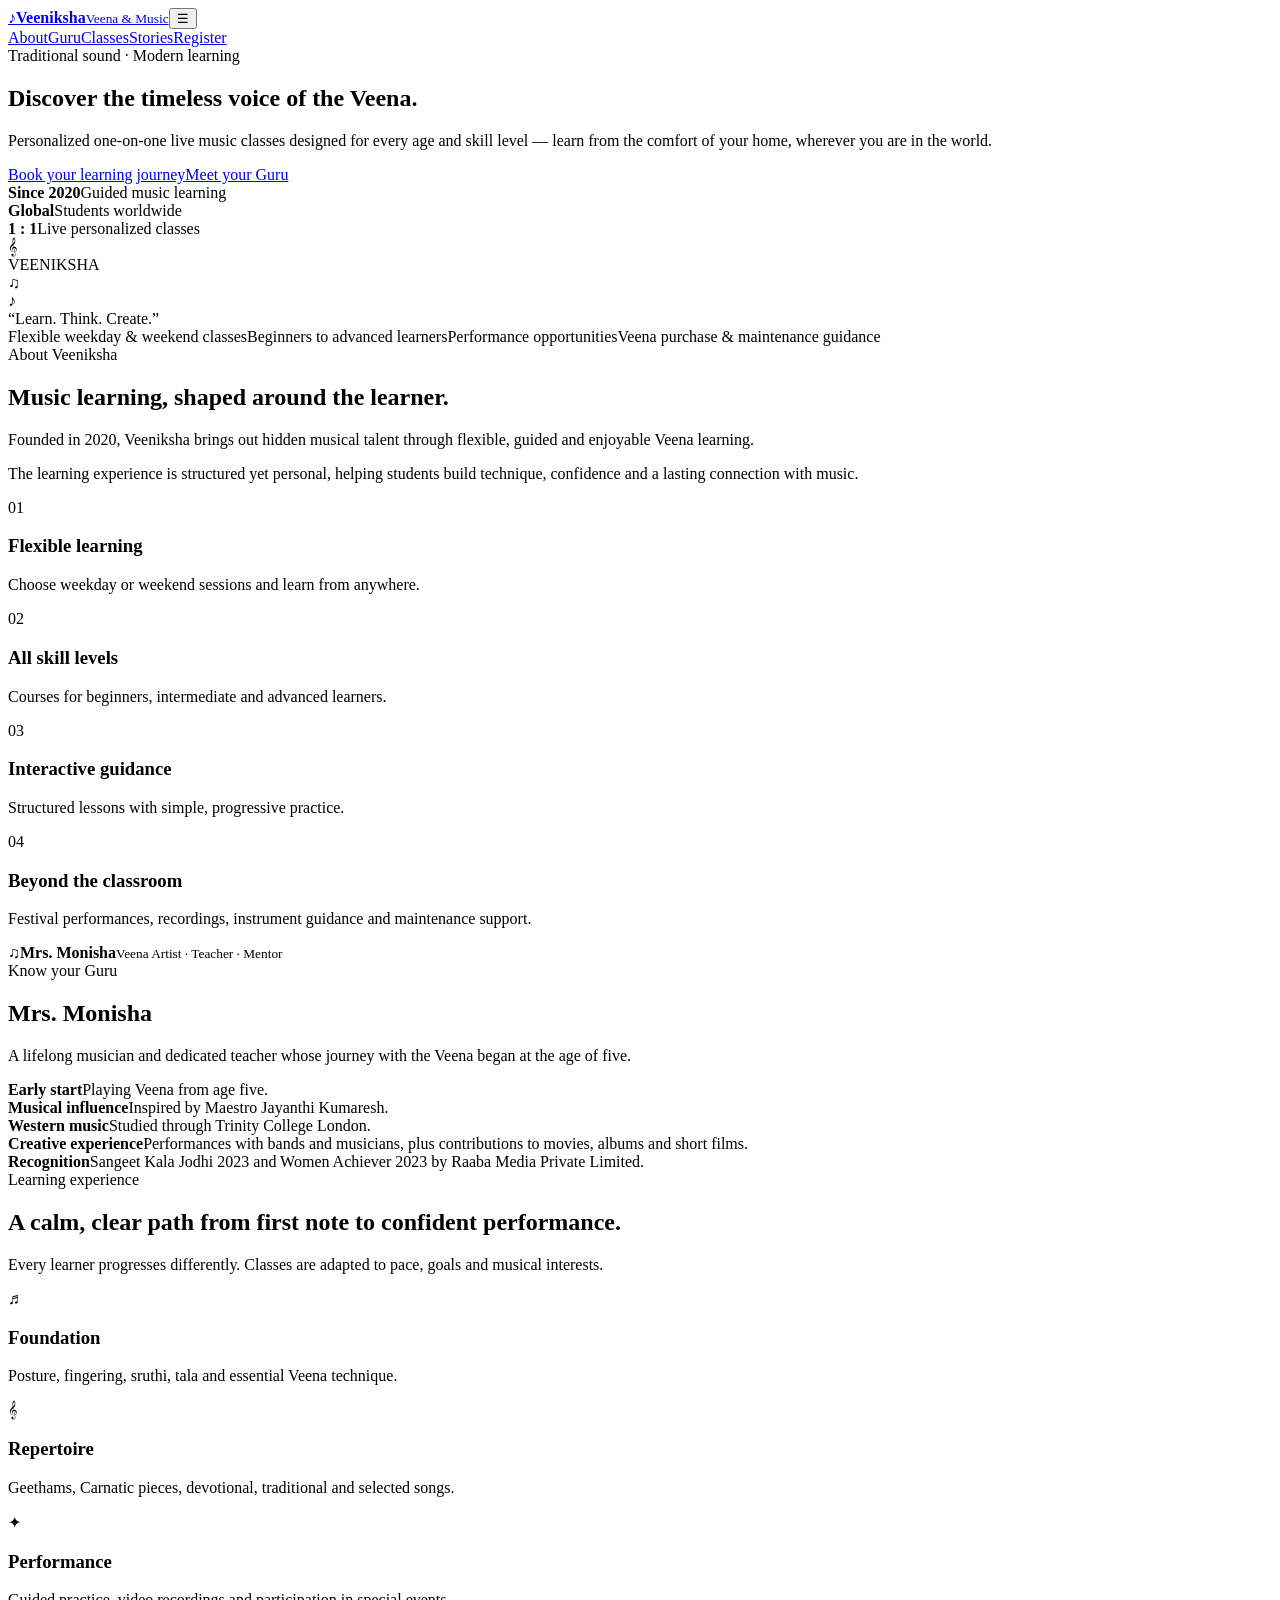
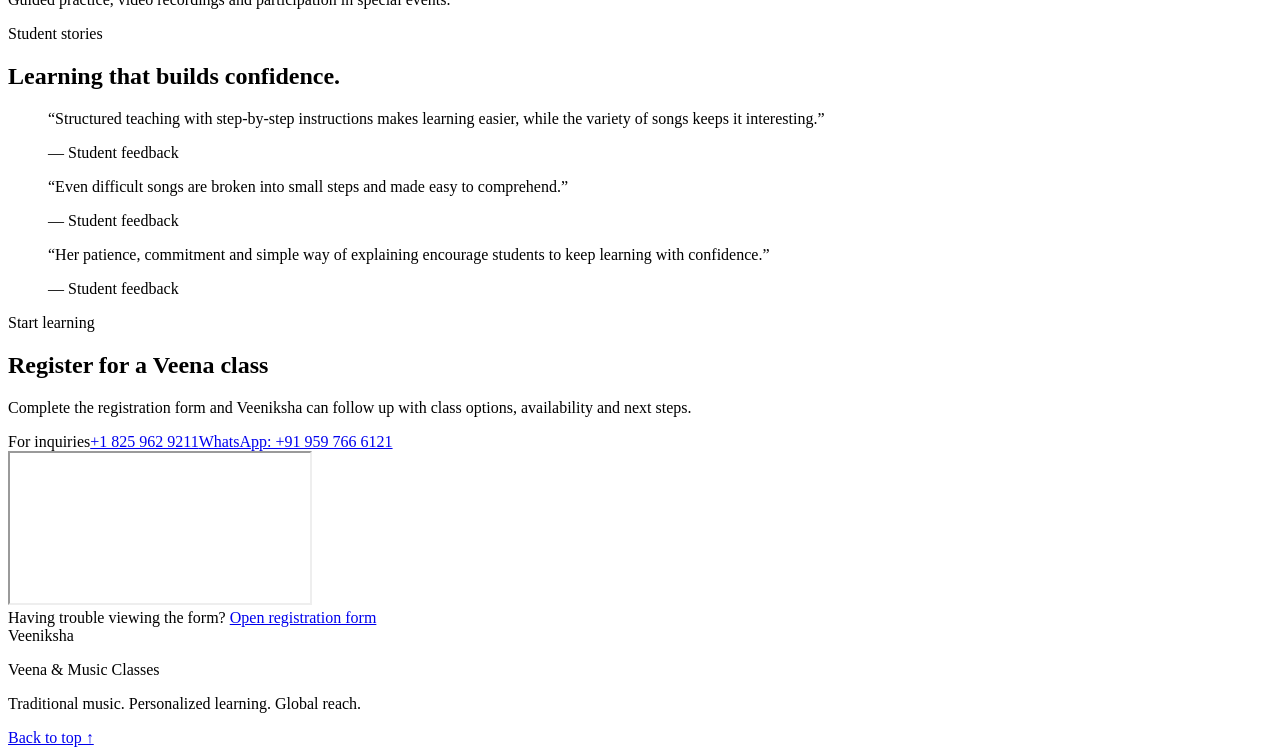
==== website/index.html @ b2264259 "Add Veeniksha public website" ====
<!doctype html>
<html lang="en">
<head>
  <meta charset="utf-8" />
  <meta name="viewport" content="width=device-width, initial-scale=1" />
  <meta name="theme-color" content="#071b3a" />
  <meta name="description" content="Veeniksha - personalized online Veena and music classes for learners worldwide." />
  <title>Veeniksha | Veena & Music Classes</title>
  <link rel="preconnect" href="https://fonts.googleapis.com">
  <link rel="preconnect" href="https://fonts.gstatic.com" crossorigin>
  <link href="https://fonts.googleapis.com/css2?family=DM+Sans:wght@400;500;600;700&family=Playfair+Display:wght@600;700&display=swap" rel="stylesheet">
  <link rel="stylesheet" href="styles.css" />
</head>
<body>
<header class="site-header" id="top"><nav class="nav container" aria-label="Main navigation"><a class="brand" href="#top"><span class="brand-mark">♪</span><span><strong>Veeniksha</strong><small>Veena & Music</small></span></a><button class="menu-toggle" aria-label="Open menu" aria-expanded="false">☰</button><div class="nav-links"><a href="#about">About</a><a href="#guru">Guru</a><a href="#classes">Classes</a><a href="#testimonials">Stories</a><a href="#register" class="nav-cta">Register</a></div></nav></header>
<main>
<section class="hero section-pad"><div class="hero-orb orb-1"></div><div class="hero-orb orb-2"></div><div class="container hero-grid"><div class="hero-copy reveal"><div class="eyebrow">Traditional sound · Modern learning</div><h1>Discover the timeless voice of the <span>Veena</span>.</h1><p class="hero-lead">Personalized one-on-one live music classes designed for every age and skill level — learn from the comfort of your home, wherever you are in the world.</p><div class="hero-actions"><a href="#register" class="btn btn-primary">Book your learning journey</a><a href="#guru" class="btn btn-secondary">Meet your Guru</a></div><div class="hero-highlights"><div><strong>Since 2020</strong><span>Guided music learning</span></div><div><strong>Global</strong><span>Students worldwide</span></div><div><strong>1 : 1</strong><span>Live personalized classes</span></div></div></div><div class="hero-visual reveal delay-1"><div class="veena-art"><div class="veena-symbol">𝄞</div><div class="music-title">VEENIKSHA</div><div class="floating-note note-a">♫</div><div class="floating-note note-b">♪</div></div><div class="quote-card">“Learn. Think. Create.”</div></div></div></section>
<section class="mini-strip"><div class="container strip-grid"><span>Flexible weekday & weekend classes</span><span>Beginners to advanced learners</span><span>Performance opportunities</span><span>Veena purchase & maintenance guidance</span></div></section>
<section id="about" class="section-pad light-section"><div class="container split-grid"><div class="section-copy reveal"><div class="eyebrow dark">About Veeniksha</div><h2>Music learning, shaped around the learner.</h2><p>Founded in 2020, Veeniksha brings out hidden musical talent through flexible, guided and enjoyable Veena learning.</p><p>The learning experience is structured yet personal, helping students build technique, confidence and a lasting connection with music.</p></div><div class="feature-grid reveal delay-1"><article class="feature-card"><span>01</span><h3>Flexible learning</h3><p>Choose weekday or weekend sessions and learn from anywhere.</p></article><article class="feature-card"><span>02</span><h3>All skill levels</h3><p>Courses for beginners, intermediate and advanced learners.</p></article><article class="feature-card"><span>03</span><h3>Interactive guidance</h3><p>Structured lessons with simple, progressive practice.</p></article><article class="feature-card"><span>04</span><h3>Beyond the classroom</h3><p>Festival performances, recordings, instrument guidance and maintenance support.</p></article></div></div></section>
<section id="guru" class="section-pad guru-section"><div class="container guru-grid"><div class="guru-art reveal"><div class="portrait-placeholder"><span>♫</span><strong>Mrs. Monisha</strong><small>Veena Artist · Teacher · Mentor</small></div></div><div class="guru-copy reveal delay-1"><div class="eyebrow">Know your Guru</div><h2>Mrs. Monisha</h2><p class="guru-intro">A lifelong musician and dedicated teacher whose journey with the Veena began at the age of five.</p><div class="milestones"><div><strong>Early start</strong><span>Playing Veena from age five.</span></div><div><strong>Musical influence</strong><span>Inspired by Maestro Jayanthi Kumaresh.</span></div><div><strong>Western music</strong><span>Studied through Trinity College London.</span></div><div><strong>Creative experience</strong><span>Performances with bands and musicians, plus contributions to movies, albums and short films.</span></div><div><strong>Recognition</strong><span>Sangeet Kala Jodhi 2023 and Women Achiever 2023 by Raaba Media Private Limited.</span></div></div></div></div></section>
<section id="classes" class="section-pad light-section"><div class="container"><div class="section-heading centered reveal"><div class="eyebrow dark">Learning experience</div><h2>A calm, clear path from first note to confident performance.</h2><p>Every learner progresses differently. Classes are adapted to pace, goals and musical interests.</p></div><div class="class-cards"><article class="class-card reveal"><div class="icon">♬</div><h3>Foundation</h3><p>Posture, fingering, sruthi, tala and essential Veena technique.</p></article><article class="class-card reveal delay-1"><div class="icon">𝄞</div><h3>Repertoire</h3><p>Geethams, Carnatic pieces, devotional, traditional and selected songs.</p></article><article class="class-card reveal delay-2"><div class="icon">✦</div><h3>Performance</h3><p>Guided practice, video recordings and participation in special events.</p></article></div></div></section>
<section id="testimonials" class="section-pad testimonial-section"><div class="container"><div class="section-heading reveal"><div class="eyebrow">Student stories</div><h2>Learning that builds confidence.</h2></div><div class="testimonial-grid"><blockquote class="testimonial reveal"><p>“Structured teaching with step-by-step instructions makes learning easier, while the variety of songs keeps it interesting.”</p><footer>— Student feedback</footer></blockquote><blockquote class="testimonial reveal delay-1"><p>“Even difficult songs are broken into small steps and made easy to comprehend.”</p><footer>— Student feedback</footer></blockquote><blockquote class="testimonial reveal delay-2"><p>“Her patience, commitment and simple way of explaining encourage students to keep learning with confidence.”</p><footer>— Student feedback</footer></blockquote></div></div></section>
<section id="register" class="section-pad register-section"><div class="container register-grid"><div class="register-copy reveal"><div class="eyebrow dark">Start learning</div><h2>Register for a Veena class</h2><p>Complete the registration form and Veeniksha can follow up with class options, availability and next steps.</p><div class="contact-card"><span>For inquiries</span><a href="tel:+18259629211">+1 825 962 9211</a><a href="https://wa.me/919597666121" target="_blank" rel="noopener">WhatsApp: +91 959 766 6121</a></div></div><div class="form-shell reveal delay-1"><iframe title="Veeniksha registration form" loading="lazy" src="https://docs.google.com/forms/d/e/1FAIpQLSe6xrKiTgILq8Q-QHt_Vbb0ZFLfgSfTjHG83LfhYRNbQDbj2w/viewform?embedded=true">Loading…</iframe><div class="form-fallback">Having trouble viewing the form? <a href="https://docs.google.com/forms/d/e/1FAIpQLSe6xrKiTgILq8Q-QHt_Vbb0ZFLfgSfTjHG83LfhYRNbQDbj2w/viewform?usp=publish-editor" target="_blank" rel="noopener">Open registration form</a></div></div></div></section>
</main>
<footer class="footer"><div class="container footer-grid"><div><div class="footer-brand">Veeniksha</div><p>Veena & Music Classes</p></div><div><p>Traditional music. Personalized learning. Global reach.</p><a href="#top">Back to top ↑</a></div></div></footer>
<script src="script.js"></script>
</body></html>
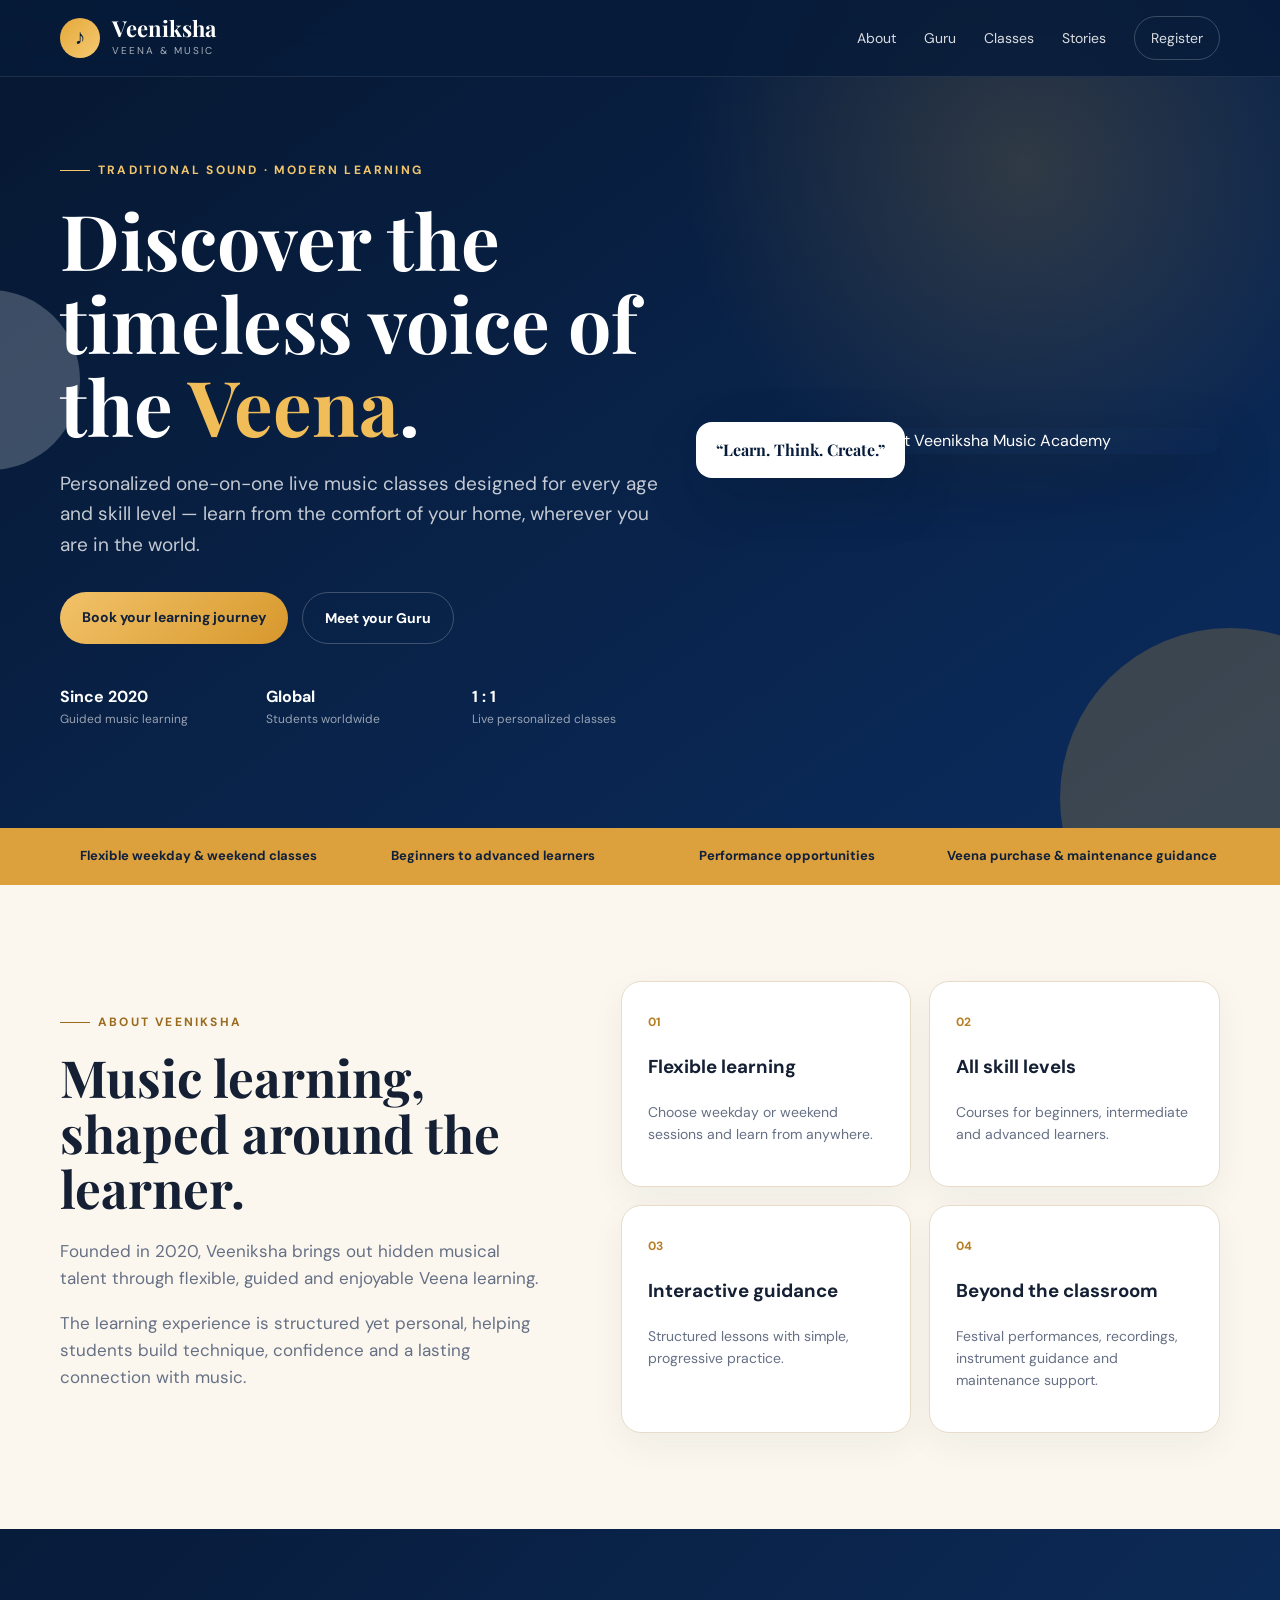
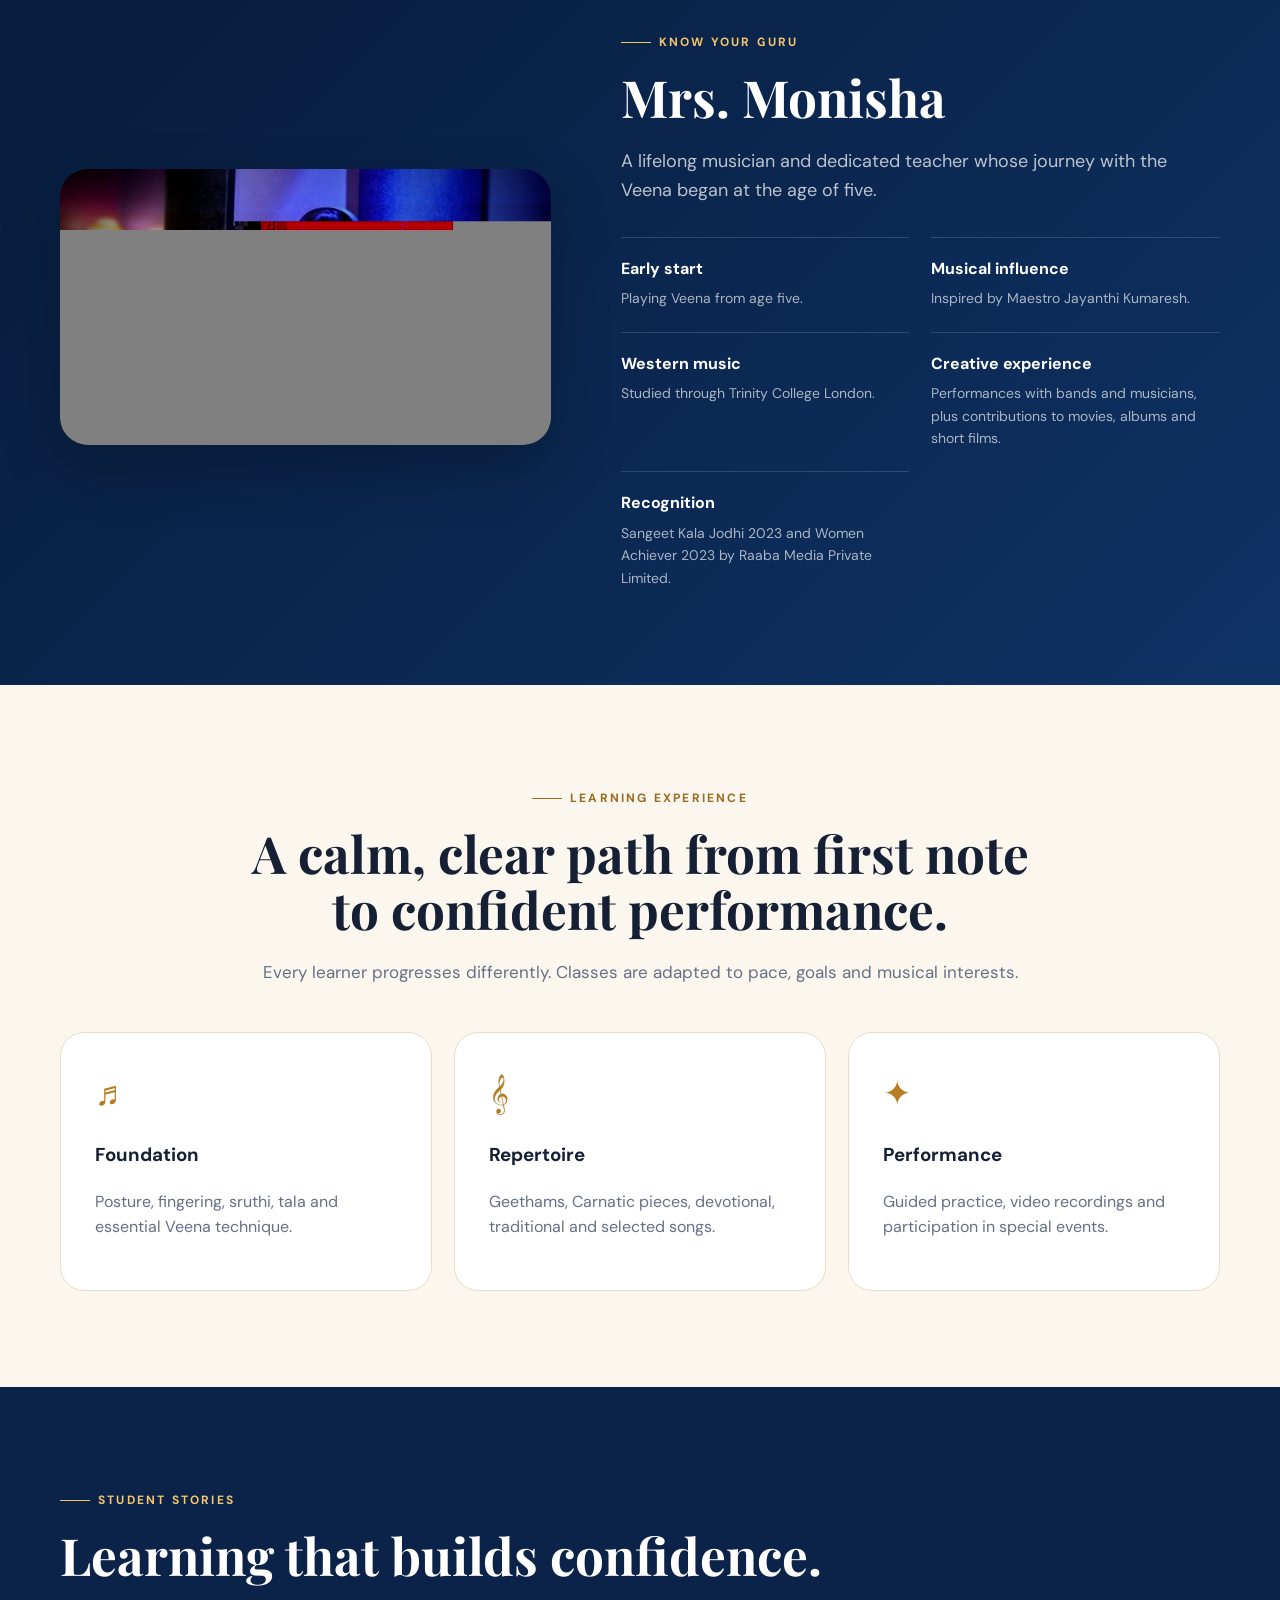
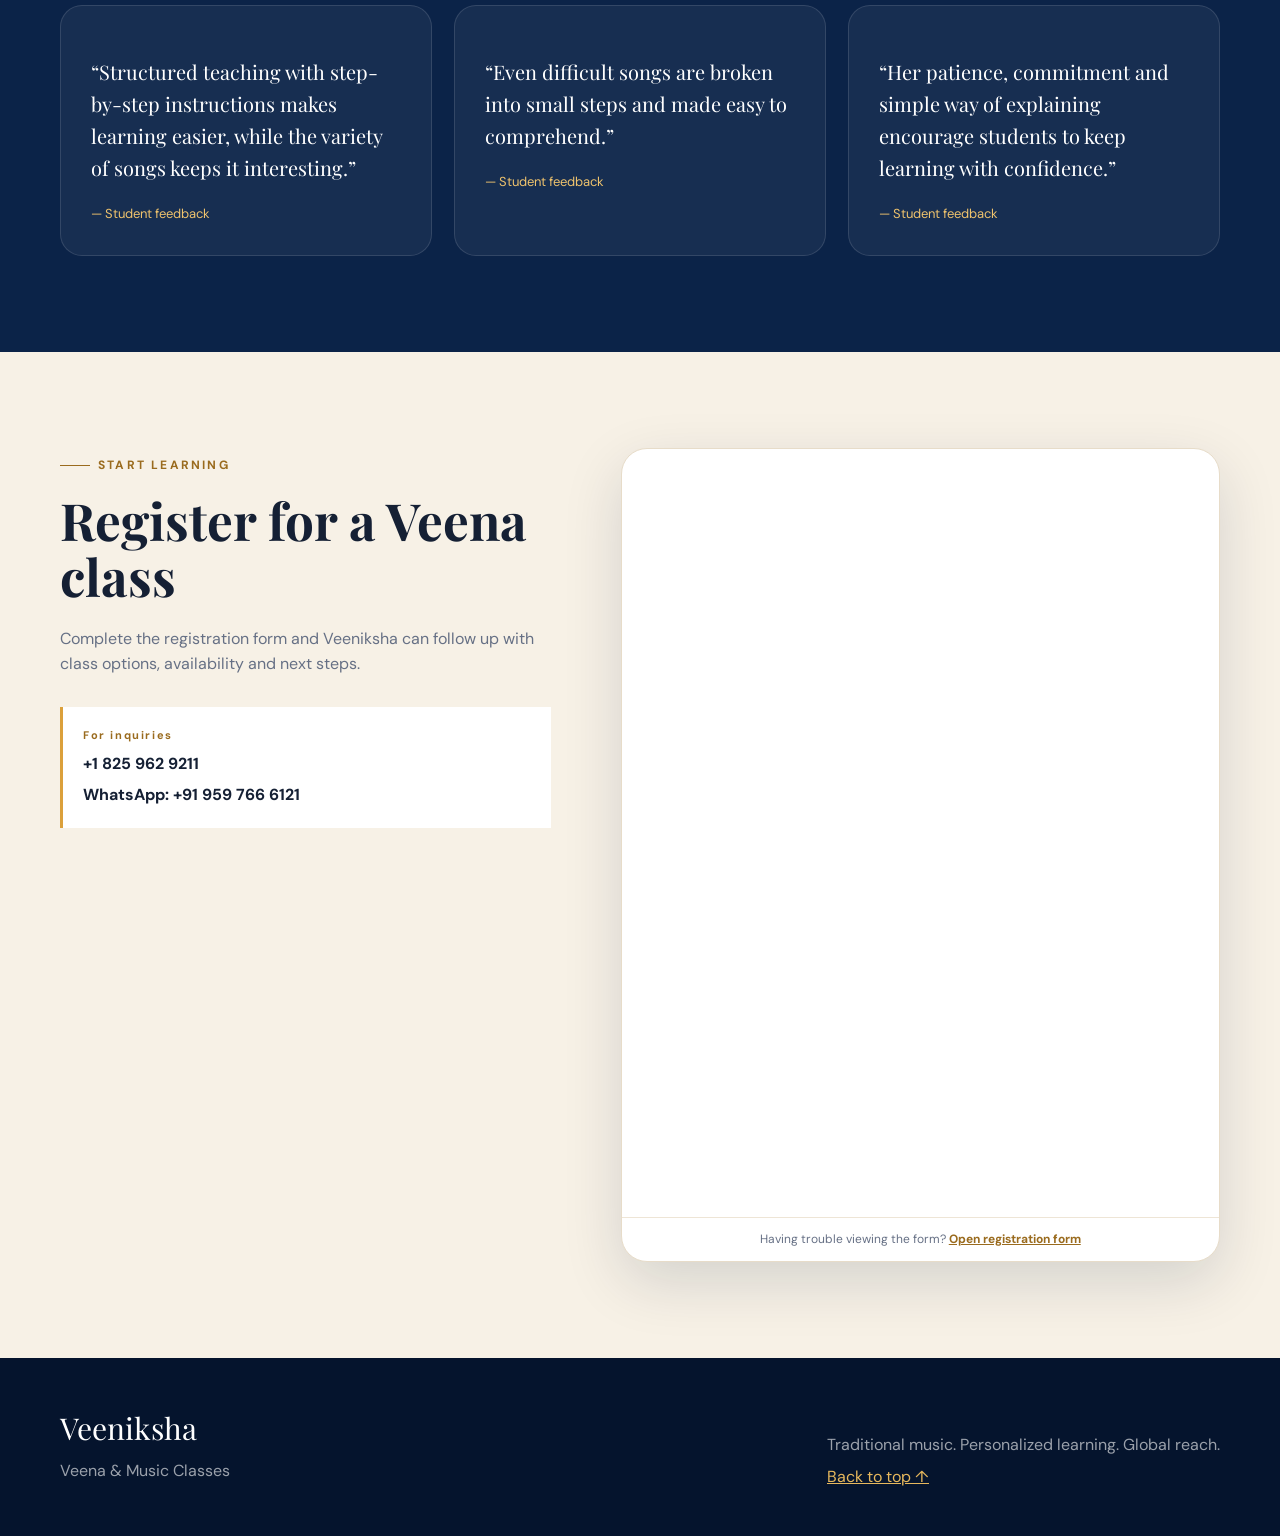
==== commit 0a3599c0: "Add main and guru photos to Veeniksha website" ====
--- a/website/index.html
+++ b/website/index.html
@@ -14,10 +14,10 @@
 <body>
 <header class="site-header" id="top"><nav class="nav container" aria-label="Main navigation"><a class="brand" href="#top"><span class="brand-mark">♪</span><span><strong>Veeniksha</strong><small>Veena & Music</small></span></a><button class="menu-toggle" aria-label="Open menu" aria-expanded="false">☰</button><div class="nav-links"><a href="#about">About</a><a href="#guru">Guru</a><a href="#classes">Classes</a><a href="#testimonials">Stories</a><a href="#register" class="nav-cta">Register</a></div></nav></header>
 <main>
-<section class="hero section-pad"><div class="hero-orb orb-1"></div><div class="hero-orb orb-2"></div><div class="container hero-grid"><div class="hero-copy reveal"><div class="eyebrow">Traditional sound · Modern learning</div><h1>Discover the timeless voice of the <span>Veena</span>.</h1><p class="hero-lead">Personalized one-on-one live music classes designed for every age and skill level — learn from the comfort of your home, wherever you are in the world.</p><div class="hero-actions"><a href="#register" class="btn btn-primary">Book your learning journey</a><a href="#guru" class="btn btn-secondary">Meet your Guru</a></div><div class="hero-highlights"><div><strong>Since 2020</strong><span>Guided music learning</span></div><div><strong>Global</strong><span>Students worldwide</span></div><div><strong>1 : 1</strong><span>Live personalized classes</span></div></div></div><div class="hero-visual reveal delay-1"><div class="veena-art"><div class="veena-symbol">𝄞</div><div class="music-title">VEENIKSHA</div><div class="floating-note note-a">♫</div><div class="floating-note note-b">♪</div></div><div class="quote-card">“Learn. Think. Create.”</div></div></div></section>
+<section class="hero section-pad"><div class="hero-orb orb-1"></div><div class="hero-orb orb-2"></div><div class="container hero-grid"><div class="hero-copy reveal"><div class="eyebrow">Traditional sound · Modern learning</div><h1>Discover the timeless voice of the <span>Veena</span>.</h1><p class="hero-lead">Personalized one-on-one live music classes designed for every age and skill level — learn from the comfort of your home, wherever you are in the world.</p><div class="hero-actions"><a href="#register" class="btn btn-primary">Book your learning journey</a><a href="#guru" class="btn btn-secondary">Meet your Guru</a></div><div class="hero-highlights"><div><strong>Since 2020</strong><span>Guided music learning</span></div><div><strong>Global</strong><span>Students worldwide</span></div><div><strong>1 : 1</strong><span>Live personalized classes</span></div></div></div><div class="hero-visual reveal delay-1"><img src="main-veena.jpg" alt="Veena performance at Veeniksha Music Academy" style="display:block;width:100%;max-height:520px;object-fit:cover;border-radius:28px;box-shadow:0 24px 60px rgba(0,0,0,.28);"><div class="quote-card">“Learn. Think. Create.”</div></div></div></section>
 <section class="mini-strip"><div class="container strip-grid"><span>Flexible weekday & weekend classes</span><span>Beginners to advanced learners</span><span>Performance opportunities</span><span>Veena purchase & maintenance guidance</span></div></section>
 <section id="about" class="section-pad light-section"><div class="container split-grid"><div class="section-copy reveal"><div class="eyebrow dark">About Veeniksha</div><h2>Music learning, shaped around the learner.</h2><p>Founded in 2020, Veeniksha brings out hidden musical talent through flexible, guided and enjoyable Veena learning.</p><p>The learning experience is structured yet personal, helping students build technique, confidence and a lasting connection with music.</p></div><div class="feature-grid reveal delay-1"><article class="feature-card"><span>01</span><h3>Flexible learning</h3><p>Choose weekday or weekend sessions and learn from anywhere.</p></article><article class="feature-card"><span>02</span><h3>All skill levels</h3><p>Courses for beginners, intermediate and advanced learners.</p></article><article class="feature-card"><span>03</span><h3>Interactive guidance</h3><p>Structured lessons with simple, progressive practice.</p></article><article class="feature-card"><span>04</span><h3>Beyond the classroom</h3><p>Festival performances, recordings, instrument guidance and maintenance support.</p></article></div></div></section>
-<section id="guru" class="section-pad guru-section"><div class="container guru-grid"><div class="guru-art reveal"><div class="portrait-placeholder"><span>♫</span><strong>Mrs. Monisha</strong><small>Veena Artist · Teacher · Mentor</small></div></div><div class="guru-copy reveal delay-1"><div class="eyebrow">Know your Guru</div><h2>Mrs. Monisha</h2><p class="guru-intro">A lifelong musician and dedicated teacher whose journey with the Veena began at the age of five.</p><div class="milestones"><div><strong>Early start</strong><span>Playing Veena from age five.</span></div><div><strong>Musical influence</strong><span>Inspired by Maestro Jayanthi Kumaresh.</span></div><div><strong>Western music</strong><span>Studied through Trinity College London.</span></div><div><strong>Creative experience</strong><span>Performances with bands and musicians, plus contributions to movies, albums and short films.</span></div><div><strong>Recognition</strong><span>Sangeet Kala Jodhi 2023 and Women Achiever 2023 by Raaba Media Private Limited.</span></div></div></div></div></section>
+<section id="guru" class="section-pad guru-section"><div class="container guru-grid"><div class="guru-art reveal"><img src="guru-monisha.jpg" alt="Mrs. Monisha with Veena" style="display:block;width:100%;max-height:620px;object-fit:cover;object-position:center;border-radius:28px;box-shadow:0 24px 60px rgba(0,0,0,.24);"></div><div class="guru-copy reveal delay-1"><div class="eyebrow">Know your Guru</div><h2>Mrs. Monisha</h2><p class="guru-intro">A lifelong musician and dedicated teacher whose journey with the Veena began at the age of five.</p><div class="milestones"><div><strong>Early start</strong><span>Playing Veena from age five.</span></div><div><strong>Musical influence</strong><span>Inspired by Maestro Jayanthi Kumaresh.</span></div><div><strong>Western music</strong><span>Studied through Trinity College London.</span></div><div><strong>Creative experience</strong><span>Performances with bands and musicians, plus contributions to movies, albums and short films.</span></div><div><strong>Recognition</strong><span>Sangeet Kala Jodhi 2023 and Women Achiever 2023 by Raaba Media Private Limited.</span></div></div></div></div></section>
 <section id="classes" class="section-pad light-section"><div class="container"><div class="section-heading centered reveal"><div class="eyebrow dark">Learning experience</div><h2>A calm, clear path from first note to confident performance.</h2><p>Every learner progresses differently. Classes are adapted to pace, goals and musical interests.</p></div><div class="class-cards"><article class="class-card reveal"><div class="icon">♬</div><h3>Foundation</h3><p>Posture, fingering, sruthi, tala and essential Veena technique.</p></article><article class="class-card reveal delay-1"><div class="icon">𝄞</div><h3>Repertoire</h3><p>Geethams, Carnatic pieces, devotional, traditional and selected songs.</p></article><article class="class-card reveal delay-2"><div class="icon">✦</div><h3>Performance</h3><p>Guided practice, video recordings and participation in special events.</p></article></div></div></section>
 <section id="testimonials" class="section-pad testimonial-section"><div class="container"><div class="section-heading reveal"><div class="eyebrow">Student stories</div><h2>Learning that builds confidence.</h2></div><div class="testimonial-grid"><blockquote class="testimonial reveal"><p>“Structured teaching with step-by-step instructions makes learning easier, while the variety of songs keeps it interesting.”</p><footer>— Student feedback</footer></blockquote><blockquote class="testimonial reveal delay-1"><p>“Even difficult songs are broken into small steps and made easy to comprehend.”</p><footer>— Student feedback</footer></blockquote><blockquote class="testimonial reveal delay-2"><p>“Her patience, commitment and simple way of explaining encourage students to keep learning with confidence.”</p><footer>— Student feedback</footer></blockquote></div></div></section>
 <section id="register" class="section-pad register-section"><div class="container register-grid"><div class="register-copy reveal"><div class="eyebrow dark">Start learning</div><h2>Register for a Veena class</h2><p>Complete the registration form and Veeniksha can follow up with class options, availability and next steps.</p><div class="contact-card"><span>For inquiries</span><a href="tel:+18259629211">+1 825 962 9211</a><a href="https://wa.me/919597666121" target="_blank" rel="noopener">WhatsApp: +91 959 766 6121</a></div></div><div class="form-shell reveal delay-1"><iframe title="Veeniksha registration form" loading="lazy" src="https://docs.google.com/forms/d/e/1FAIpQLSe6xrKiTgILq8Q-QHt_Vbb0ZFLfgSfTjHG83LfhYRNbQDbj2w/viewform?embedded=true">Loading…</iframe><div class="form-fallback">Having trouble viewing the form? <a href="https://docs.google.com/forms/d/e/1FAIpQLSe6xrKiTgILq8Q-QHt_Vbb0ZFLfgSfTjHG83LfhYRNbQDbj2w/viewform?usp=publish-editor" target="_blank" rel="noopener">Open registration form</a></div></div></div></section>
--- a/website/styles.css
+++ b/website/styles.css
@@ -0,0 +1 @@
+:root{--navy:#071b3a;--gold:#e5a83a;--cream:#f8f3e9;--paper:#fffdf8;--text:#152034;--muted:#667085;--line:#e7dcc9;--shadow:0 20px 60px rgba(7,27,58,.14)}*{box-sizing:border-box}html{scroll-behavior:smooth}body{margin:0;font-family:'DM Sans',sans-serif;color:var(--text);background:var(--paper);line-height:1.6}.container{width:min(1160px,calc(100% - 40px));margin:auto}.section-pad{padding:96px 0}.site-header{position:fixed;z-index:50;top:0;left:0;right:0;background:rgba(7,27,58,.82);backdrop-filter:blur(16px);border-bottom:1px solid rgba(255,255,255,.09)}.nav{height:76px;display:flex;align-items:center;justify-content:space-between}.brand{display:flex;gap:12px;align-items:center;color:#fff;text-decoration:none}.brand-mark{width:40px;height:40px;border-radius:50%;display:grid;place-items:center;background:linear-gradient(135deg,var(--gold),#f5ca72);color:var(--navy);font-size:21px;font-weight:700}.brand strong{display:block;font-family:'Playfair Display',serif;font-size:22px;line-height:1}.brand small{display:block;font-size:10px;letter-spacing:2px;text-transform:uppercase;opacity:.65;margin-top:4px}.nav-links{display:flex;align-items:center;gap:28px}.nav-links a{color:#fff;text-decoration:none;font-size:14px;opacity:.85}.nav-cta{padding:10px 16px;border:1px solid rgba(255,255,255,.24);border-radius:999px}.menu-toggle{display:none;background:none;border:0;color:#fff;font-size:26px}.hero{min-height:92vh;display:flex;align-items:center;background:radial-gradient(circle at 80% 20%,rgba(229,168,58,.18),transparent 28%),linear-gradient(145deg,#061730,#0b2c5e);color:#fff;position:relative;overflow:hidden;padding-top:150px}.hero-grid{display:grid;grid-template-columns:1.1fr .9fr;gap:72px;align-items:center}.eyebrow{display:inline-flex;align-items:center;gap:8px;text-transform:uppercase;letter-spacing:2.2px;font-size:12px;font-weight:700;color:#f3c66b}.eyebrow:before{content:'';width:30px;height:1px;background:currentColor}.eyebrow.dark{color:#9a6b1e}.hero h1,.section-copy h2,.section-heading h2,.guru-copy h2,.register-copy h2{font-family:'Playfair Display',serif;line-height:1.08;margin:18px 0 22px}.hero h1{font-size:clamp(48px,6vw,80px)}.hero h1 span{color:#f0bd59}.hero-lead{font-size:19px;color:rgba(255,255,255,.76)}.hero-actions{display:flex;gap:14px;flex-wrap:wrap;margin:32px 0 40px}.btn{display:inline-flex;padding:14px 22px;border-radius:999px;text-decoration:none;font-weight:700;font-size:14px}.btn-primary{background:linear-gradient(135deg,#f2c269,#d7982c);color:#11213a}.btn-secondary{border:1px solid rgba(255,255,255,.22);color:#fff}.hero-highlights{display:grid;grid-template-columns:repeat(3,1fr);gap:20px}.hero-highlights strong,.hero-highlights span{display:block}.hero-highlights span{font-size:12px;color:rgba(255,255,255,.58)}.hero-visual{position:relative}.veena-art{min-height:520px;border:1px solid rgba(255,255,255,.15);border-radius:32px;background:radial-gradient(circle at center,#174783,#081d3e 65%);box-shadow:0 30px 90px rgba(0,0,0,.35);display:flex;flex-direction:column;align-items:center;justify-content:center;position:relative;overflow:hidden}.veena-art:after{content:'♪  ♫  ♪  ♬  ♪';position:absolute;bottom:40px;font-size:34px;letter-spacing:16px;color:rgba(240,189,89,.5)}.veena-symbol{font-size:150px;color:#efb84f;line-height:1}.music-title{font-family:'Playfair Display',serif;font-size:36px;letter-spacing:8px;color:#fff}.quote-card{position:absolute;left:-34px;bottom:-24px;background:#fff;color:var(--navy);padding:15px 20px;border-radius:16px;font-family:'Playfair Display',serif;font-weight:700;box-shadow:var(--shadow)}.floating-note{position:absolute;color:#f1bf60;font-size:40px;animation:float 5s ease-in-out infinite}.note-a{right:25px;top:12%}.note-b{left:25px;top:26%}.hero-orb{position:absolute;border-radius:50%;opacity:.22}.orb-1{width:340px;height:340px;background:#e6a833;right:-120px;bottom:-140px}.orb-2{width:180px;height:180px;background:#fff;left:-100px;top:35%}.mini-strip{background:#dca13c;color:#10203b;padding:18px 0;font-weight:700;font-size:13px}.strip-grid{display:grid;grid-template-columns:repeat(4,1fr);gap:18px;text-align:center}.light-section{background:#fbf7ef}.split-grid,.guru-grid,.register-grid{display:grid;grid-template-columns:.9fr 1.1fr;gap:70px;align-items:center}.section-copy h2,.section-heading h2,.guru-copy h2,.register-copy h2{font-size:clamp(38px,4vw,56px)}.section-copy p,.section-heading p{color:var(--muted);font-size:17px}.feature-grid{display:grid;grid-template-columns:repeat(2,1fr);gap:18px}.feature-card{padding:26px;border-radius:20px;background:#fff;border:1px solid var(--line);box-shadow:0 12px 35px rgba(27,32,46,.05)}.feature-card span{color:#b67d22;font-size:12px;font-weight:700}.feature-card p{color:var(--muted);font-size:14px}.guru-section{background:linear-gradient(135deg,#071b3a,#0f3265);color:#fff}.portrait-placeholder{min-height:480px;border-radius:28px;background:linear-gradient(145deg,#12396d,#071b3a);border:1px solid rgba(255,255,255,.14);display:flex;flex-direction:column;align-items:center;justify-content:center;box-shadow:0 28px 80px rgba(0,0,0,.32)}.portrait-placeholder span{font-size:110px;color:#e7b85d}.portrait-placeholder strong{font-family:'Playfair Display',serif;font-size:34px}.portrait-placeholder small{color:rgba(255,255,255,.65)}.guru-intro{font-size:18px;color:rgba(255,255,255,.72)}.milestones{display:grid;grid-template-columns:repeat(2,1fr);gap:22px;margin-top:32px}.milestones div{padding-top:18px;border-top:1px solid rgba(255,255,255,.15)}.milestones strong,.milestones span{display:block}.milestones span{font-size:14px;color:rgba(255,255,255,.65);margin-top:6px}.centered{text-align:center;max-width:780px;margin:0 auto 46px}.class-cards,.testimonial-grid{display:grid;grid-template-columns:repeat(3,1fr);gap:22px}.class-card{background:#fff;border:1px solid var(--line);border-radius:24px;padding:34px;min-height:220px}.class-card .icon{font-size:34px;color:#b67d22}.class-card p{color:var(--muted)}.testimonial-section{background:#0b2348;color:#fff}.testimonial{margin:0;padding:30px;border:1px solid rgba(255,255,255,.12);border-radius:22px;background:rgba(255,255,255,.05)}.testimonial p{font-family:'Playfair Display',serif;font-size:20px}.testimonial footer{font-size:13px;color:#efc36d}.register-section{background:#f7f1e6}.register-grid{align-items:start}.register-copy p{color:var(--muted)}.contact-card{margin-top:30px;padding:20px;border-left:3px solid #dba03b;background:#fff}.contact-card span,.contact-card a{display:block}.contact-card span{font-size:11px;font-weight:700;letter-spacing:1.6px;color:#9a6b1e}.contact-card a{color:#152034;text-decoration:none;margin-top:6px;font-weight:700}.form-shell{background:#fff;border-radius:26px;border:1px solid var(--line);box-shadow:var(--shadow);overflow:hidden}.form-shell iframe{width:100%;height:760px;border:0}.form-fallback{padding:12px 18px;text-align:center;font-size:12px;color:#667085;border-top:1px solid #eee5d6}.form-fallback a{color:#9a6b1e;font-weight:700}.footer{padding:46px 0;background:#05142d;color:#fff}.footer-grid{display:flex;justify-content:space-between;gap:30px;align-items:end}.footer-brand{font-family:'Playfair Display',serif;font-size:30px}.footer p{color:rgba(255,255,255,.6);margin:6px 0}.footer a{color:#e7b85d}.reveal{opacity:0;transform:translateY(18px);transition:opacity .7s ease,transform .7s ease}.reveal.visible{opacity:1;transform:none}.delay-1{transition-delay:.12s}.delay-2{transition-delay:.24s}@keyframes float{50%{transform:translateY(-16px)}}@media(max-width:900px){.nav-links{position:absolute;left:20px;right:20px;top:82px;padding:18px;border-radius:18px;background:#0a2349;display:none;flex-direction:column;align-items:flex-start}.nav-links.open{display:flex}.menu-toggle{display:block}.hero-grid,.split-grid,.guru-grid,.register-grid{grid-template-columns:1fr}.strip-grid{grid-template-columns:repeat(2,1fr)}.feature-grid,.milestones{grid-template-columns:1fr}.class-cards,.testimonial-grid{grid-template-columns:1fr}.section-pad{padding:76px 0}.quote-card{left:10px}}@media(max-width:560px){.container{width:min(100% - 28px,1160px)}.hero{padding-top:130px}.hero h1{font-size:48px}.hero-highlights,.strip-grid{grid-template-columns:1fr}.strip-grid{text-align:left}.section-pad{padding:64px 0}.feature-grid{grid-template-columns:1fr}.footer-grid{display:block}.veena-art{min-height:390px}.music-title{font-size:25px;letter-spacing:5px}}
